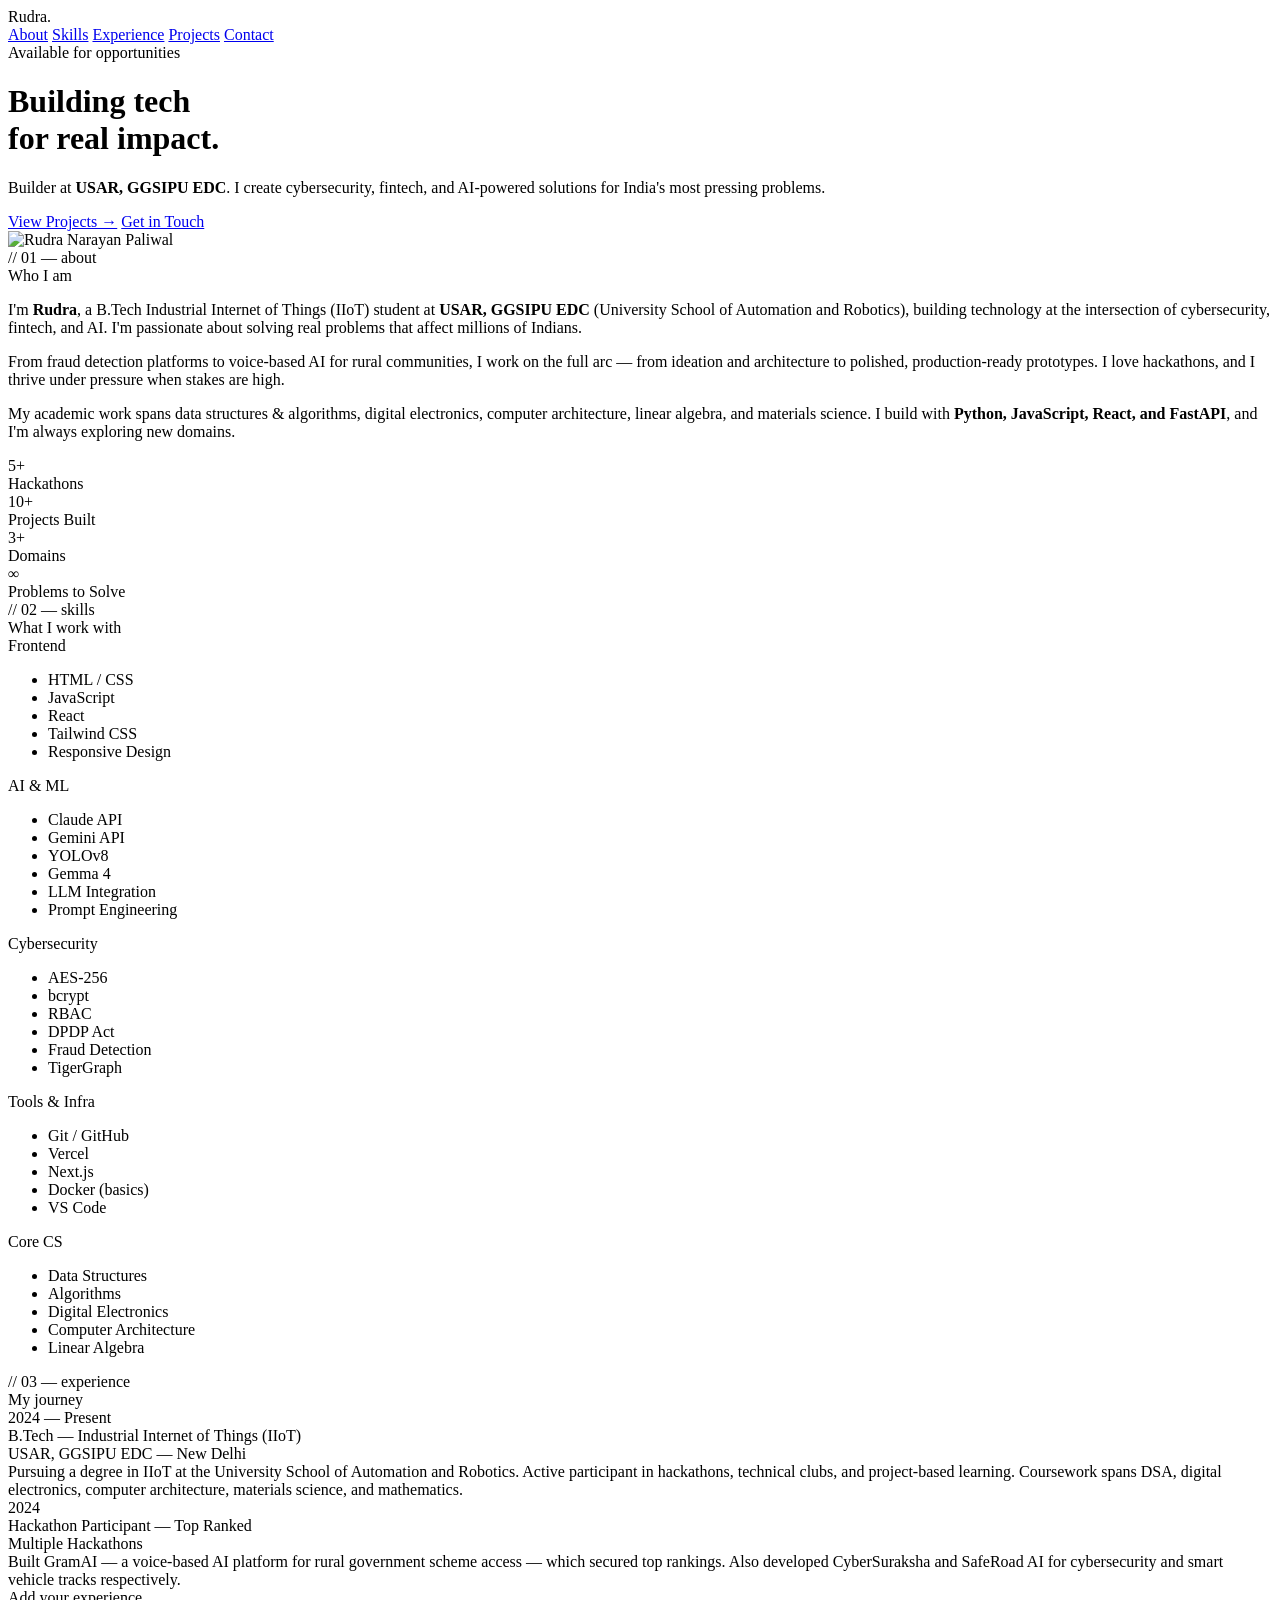
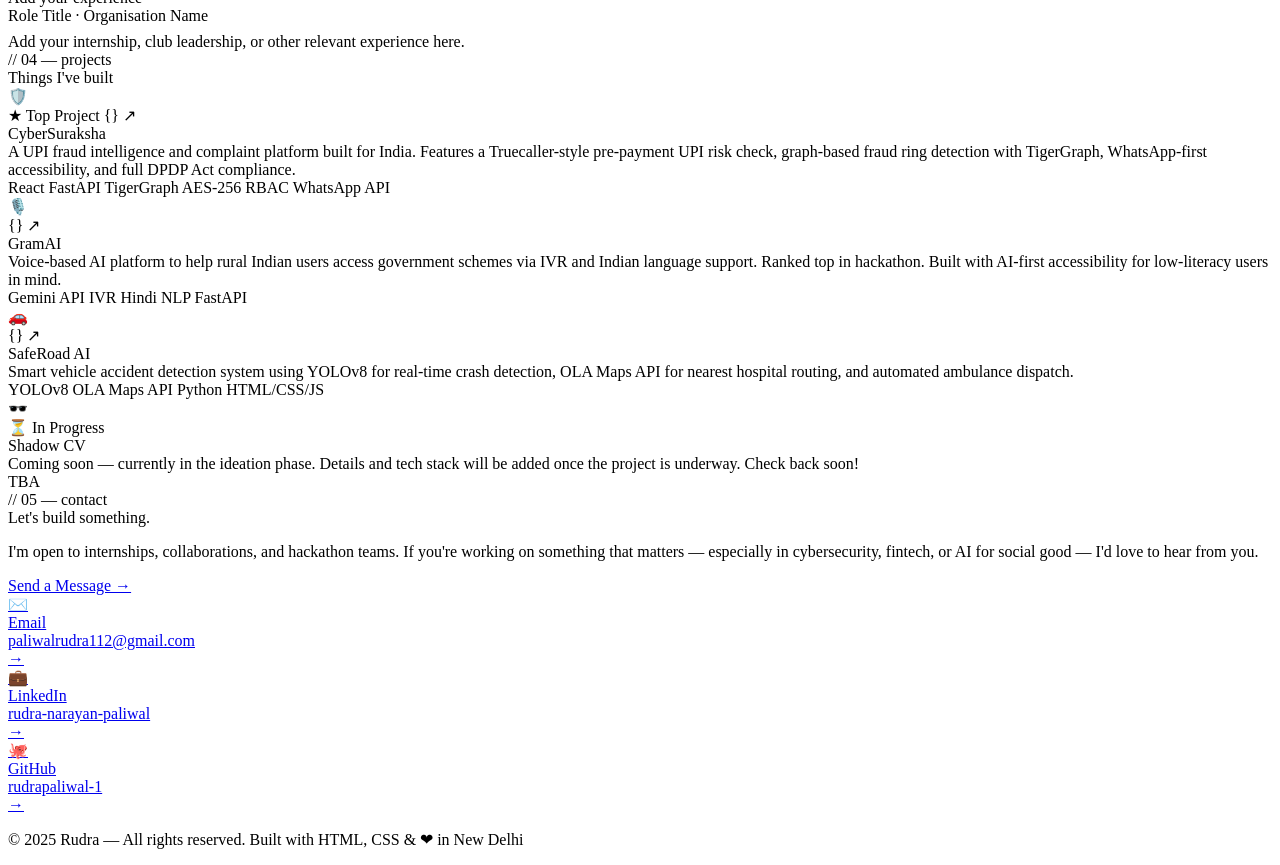
==== index.html @ d1c8b543 "Add initial HTML structure for personal website" ====
<!DOCTYPE html>
<html lang="en">
<head>
<meta charset="UTF-8">
<meta name="viewport" content="width=device-width, initial-scale=1.0">
<title>Rudra — Developer & Builder | Cybersecurity & AI Solutions</title>
<link rel="preconnect" href="https://fonts.googleapis.com">
<link rel="preconnect" href="https://fonts.gstatic.com" crossorigin>
<link href="https://fonts.googleapis.com/css2?family=Inter:wght@300;400;500;600&family=JetBrains+Mono:wght@400;500&display=swap" rel="stylesheet">
<link rel="stylesheet" href="style.css">
</head>
<body>

<nav>
  <div class="nav-logo">Rudra.</div>
  <div class="nav-links">
    <a href="#about">About</a>
    <a href="#skills">Skills</a>
    <a href="#experience">Experience</a>
    <a href="#projects">Projects</a>
    <a href="#contact">Contact</a>
  </div>
</nav>

<main>

  <!-- HERO -->
  <div class="hero">
    <div class="hero-inner">
      <div>
        <div class="hero-available">Available for opportunities</div>
        <h1>Building tech<br>for real impact.</h1>
        <p class="hero-tagline">
          Builder at <strong>USAR, GGSIPU EDC</strong>. I create cybersecurity, fintech, and AI-powered solutions for India's most pressing problems.
        </p>
        <div class="hero-btns">
          <a href="#projects" class="btn btn-solid">View Projects →</a>
          <a href="#contact" class="btn btn-outline">Get in Touch</a>
        </div>
      </div>
      <div class="hero-photo">
        <img src="photo.png" alt="Rudra Narayan Paliwal">
      </div>
    </div>
  </div>

  <!-- ABOUT -->
  <section id="about">
    <div class="section-label">// 01 — about</div>
    <div class="section-title">Who I am</div>
    <p class="about-text">I'm <strong>Rudra</strong>, a B.Tech Industrial Internet of Things (IIoT) student at <strong>USAR, GGSIPU EDC</strong> (University School of Automation and Robotics), building technology at the intersection of cybersecurity, fintech, and AI. I'm passionate about solving real problems that affect millions of Indians.</p>
    <p class="about-text">From fraud detection platforms to voice-based AI for rural communities, I work on the full arc — from ideation and architecture to polished, production-ready prototypes. I love hackathons, and I thrive under pressure when stakes are high.</p>
    <p class="about-text">My academic work spans data structures & algorithms, digital electronics, computer architecture, linear algebra, and materials science. I build with <strong>Python, JavaScript, React, and FastAPI</strong>, and I'm always exploring new domains.</p>
    <div class="stats">
      <div class="stat"><div class="stat-num">5+</div><div class="stat-label">Hackathons</div></div>
      <div class="stat"><div class="stat-num">10+</div><div class="stat-label">Projects Built</div></div>
      <div class="stat"><div class="stat-num">3+</div><div class="stat-label">Domains</div></div>
      <div class="stat"><div class="stat-num">∞</div><div class="stat-label">Problems to Solve</div></div>
    </div>
  </section>

  <!-- SKILLS -->
  <section id="skills">
    <div class="section-label">// 02 — skills</div>
    <div class="section-title">What I work with</div>
    <div class="skills-grid">
      <div class="skill-cat">
        <div class="skill-cat-name">Frontend</div>
        <ul class="skill-list">
          <li>HTML / CSS</li>
          <li>JavaScript</li>
          <li>React</li>
          <li>Tailwind CSS</li>
          <li>Responsive Design</li>
        </ul>
      </div>
      <div class="skill-cat">
        <div class="skill-cat-name">AI &amp; ML</div>
        <ul class="skill-list">
          <li>Claude API</li>
          <li>Gemini API</li>
          <li>YOLOv8</li>
          <li>Gemma 4</li>
          <li>LLM Integration</li>
          <li>Prompt Engineering</li>
        </ul>
      </div>
      <div class="skill-cat">
        <div class="skill-cat-name">Cybersecurity</div>
        <ul class="skill-list">
          <li>AES-256</li>
          <li>bcrypt</li>
          <li>RBAC</li>
          <li>DPDP Act</li>
          <li>Fraud Detection</li>
          <li>TigerGraph</li>
        </ul>
      </div>
      <div class="skill-cat">
        <div class="skill-cat-name">Tools &amp; Infra</div>
        <ul class="skill-list">
          <li>Git / GitHub</li>
          <li>Vercel</li>
          <li>Next.js</li>
          <li>Docker (basics)</li>
          <li>VS Code</li>
        </ul>
      </div>
      <div class="skill-cat">
        <div class="skill-cat-name">Core CS</div>
        <ul class="skill-list">
          <li>Data Structures</li>
          <li>Algorithms</li>
          <li>Digital Electronics</li>
          <li>Computer Architecture</li>
          <li>Linear Algebra</li>
        </ul>
      </div>
    </div>
  </section>

  <!-- EXPERIENCE -->
  <section id="experience">
    <div class="section-label">// 03 — experience</div>
    <div class="section-title">My journey</div>
    <div class="exp-list">
      <div class="exp-item">
        <div class="exp-period">2024 — Present</div>
        <div class="exp-title">B.Tech — Industrial Internet of Things (IIoT)</div>
        <div class="exp-org">USAR, GGSIPU EDC — New Delhi</div>
        <div class="exp-desc">Pursuing a degree in IIoT at the University School of Automation and Robotics. Active participant in hackathons, technical clubs, and project-based learning. Coursework spans DSA, digital electronics, computer architecture, materials science, and mathematics.</div>
      </div>
      <div class="exp-item">
        <div class="exp-period">2024</div>
        <div class="exp-title">Hackathon Participant — Top Ranked</div>
        <div class="exp-org">Multiple Hackathons</div>
        <div class="exp-desc">Built GramAI — a voice-based AI platform for rural government scheme access — which secured top rankings. Also developed CyberSuraksha and SafeRoad AI for cybersecurity and smart vehicle tracks respectively.</div>
      </div>
      <div class="exp-add">
        <div class="exp-add-title">Add your experience</div>
        <div class="exp-add-sub" style="margin-bottom:0.5rem;">Role Title · Organisation Name</div>
        <div class="exp-add-sub">Add your internship, club leadership, or other relevant experience here.</div>
      </div>
    </div>
  </section>

  <!-- PROJECTS -->
  <section id="projects">
    <div class="section-label">// 04 — projects</div>
    <div class="section-title">Things I've built</div>
    <div class="projects-grid">
      <div class="project-card">
        <div class="project-top">
          <div class="project-icon">🛡️</div>
          <div class="project-badges">
            <span class="badge badge-top">★ Top Project</span>
            <span class="badge badge-code">{}</span>
            <span class="badge badge-code">↗</span>
          </div>
        </div>
        <div class="project-name">CyberSuraksha</div>
        <div class="project-desc">A UPI fraud intelligence and complaint platform built for India. Features a Truecaller-style pre-payment UPI risk check, graph-based fraud ring detection with TigerGraph, WhatsApp-first accessibility, and full DPDP Act compliance.</div>
        <div class="project-tags">
          <span class="project-tag">React</span>
          <span class="project-tag">FastAPI</span>
          <span class="project-tag">TigerGraph</span>
          <span class="project-tag">AES-256</span>
          <span class="project-tag">RBAC</span>
          <span class="project-tag">WhatsApp API</span>
        </div>
      </div>
      <div class="project-card">
        <div class="project-top">
          <div class="project-icon">🎙️</div>
          <div class="project-badges">
            <span class="badge badge-code">{}</span>
            <span class="badge badge-code">↗</span>
          </div>
        </div>
        <div class="project-name">GramAI</div>
        <div class="project-desc">Voice-based AI platform to help rural Indian users access government schemes via IVR and Indian language support. Ranked top in hackathon. Built with AI-first accessibility for low-literacy users in mind.</div>
        <div class="project-tags">
          <span class="project-tag">Gemini API</span>
          <span class="project-tag">IVR</span>
          <span class="project-tag">Hindi NLP</span>
          <span class="project-tag">FastAPI</span>
        </div>
      </div>
      <div class="project-card">
        <div class="project-top">
          <div class="project-icon">🚗</div>
          <div class="project-badges">
            <span class="badge badge-code">{}</span>
            <span class="badge badge-code">↗</span>
          </div>
        </div>
        <div class="project-name">SafeRoad AI</div>
        <div class="project-desc">Smart vehicle accident detection system using YOLOv8 for real-time crash detection, OLA Maps API for nearest hospital routing, and automated ambulance dispatch.</div>
        <div class="project-tags">
          <span class="project-tag">YOLOv8</span>
          <span class="project-tag">OLA Maps API</span>
          <span class="project-tag">Python</span>
          <span class="project-tag">HTML/CSS/JS</span>
        </div>
      </div>
      <div class="project-card">
        <div class="project-top">
          <div class="project-icon">🕶️</div>
          <div class="project-badges">
            <span class="badge badge-wip">⏳ In Progress</span>
          </div>
        </div>
        <div class="project-name">Shadow CV</div>
        <div class="project-desc">Coming soon — currently in the ideation phase. Details and tech stack will be added once the project is underway. Check back soon!</div>
        <div class="project-tags">
          <span class="project-tag">TBA</span>
        </div>
      </div>
    </div>
  </section>

  <!-- CONTACT -->
  <section id="contact">
    <div class="section-label">// 05 — contact</div>
    <div class="section-title">Let's build something.</div>
    <p class="contact-intro">I'm open to internships, collaborations, and hackathon teams. If you're working on something that matters — especially in cybersecurity, fintech, or AI for social good — I'd love to hear from you.</p>
    <a href="mailto:paliwalrudra112@gmail.com" class="btn btn-solid contact-btn">Send a Message →</a>
    <div class="contact-links">
      <a href="mailto:paliwalrudra112@gmail.com" class="contact-link">
        <div class="contact-link-left">
          <span class="contact-link-icon">✉️</span>
          <div>
            <div class="contact-link-label">Email</div>
            <div class="contact-link-value">paliwalrudra112@gmail.com</div>
          </div>
        </div>
        <span class="contact-arrow">→</span>
      </a>
      <a href="https://www.linkedin.com/in/rudra-narayan-paliwal" target="_blank" class="contact-link">
        <div class="contact-link-left">
          <span class="contact-link-icon">💼</span>
          <div>
            <div class="contact-link-label">LinkedIn</div>
            <div class="contact-link-value">rudra-narayan-paliwal</div>
          </div>
        </div>
        <span class="contact-arrow">→</span>
      </a>
      <a href="https://github.com/rudrapaliwal-1" target="_blank" class="contact-link">
        <div class="contact-link-left">
          <span class="contact-link-icon">🐙</span>
          <div>
            <div class="contact-link-label">GitHub</div>
            <div class="contact-link-value">rudrapaliwal-1</div>
          </div>
        </div>
        <span class="contact-arrow">→</span>
      </a>
    </div>
  </section>

  <footer>
    <p>© 2025 Rudra — All rights reserved. Built with HTML, CSS & ❤ in New Delhi</p>
  </footer>

</main>
<script src="script.js"></script>
</body>
</html>
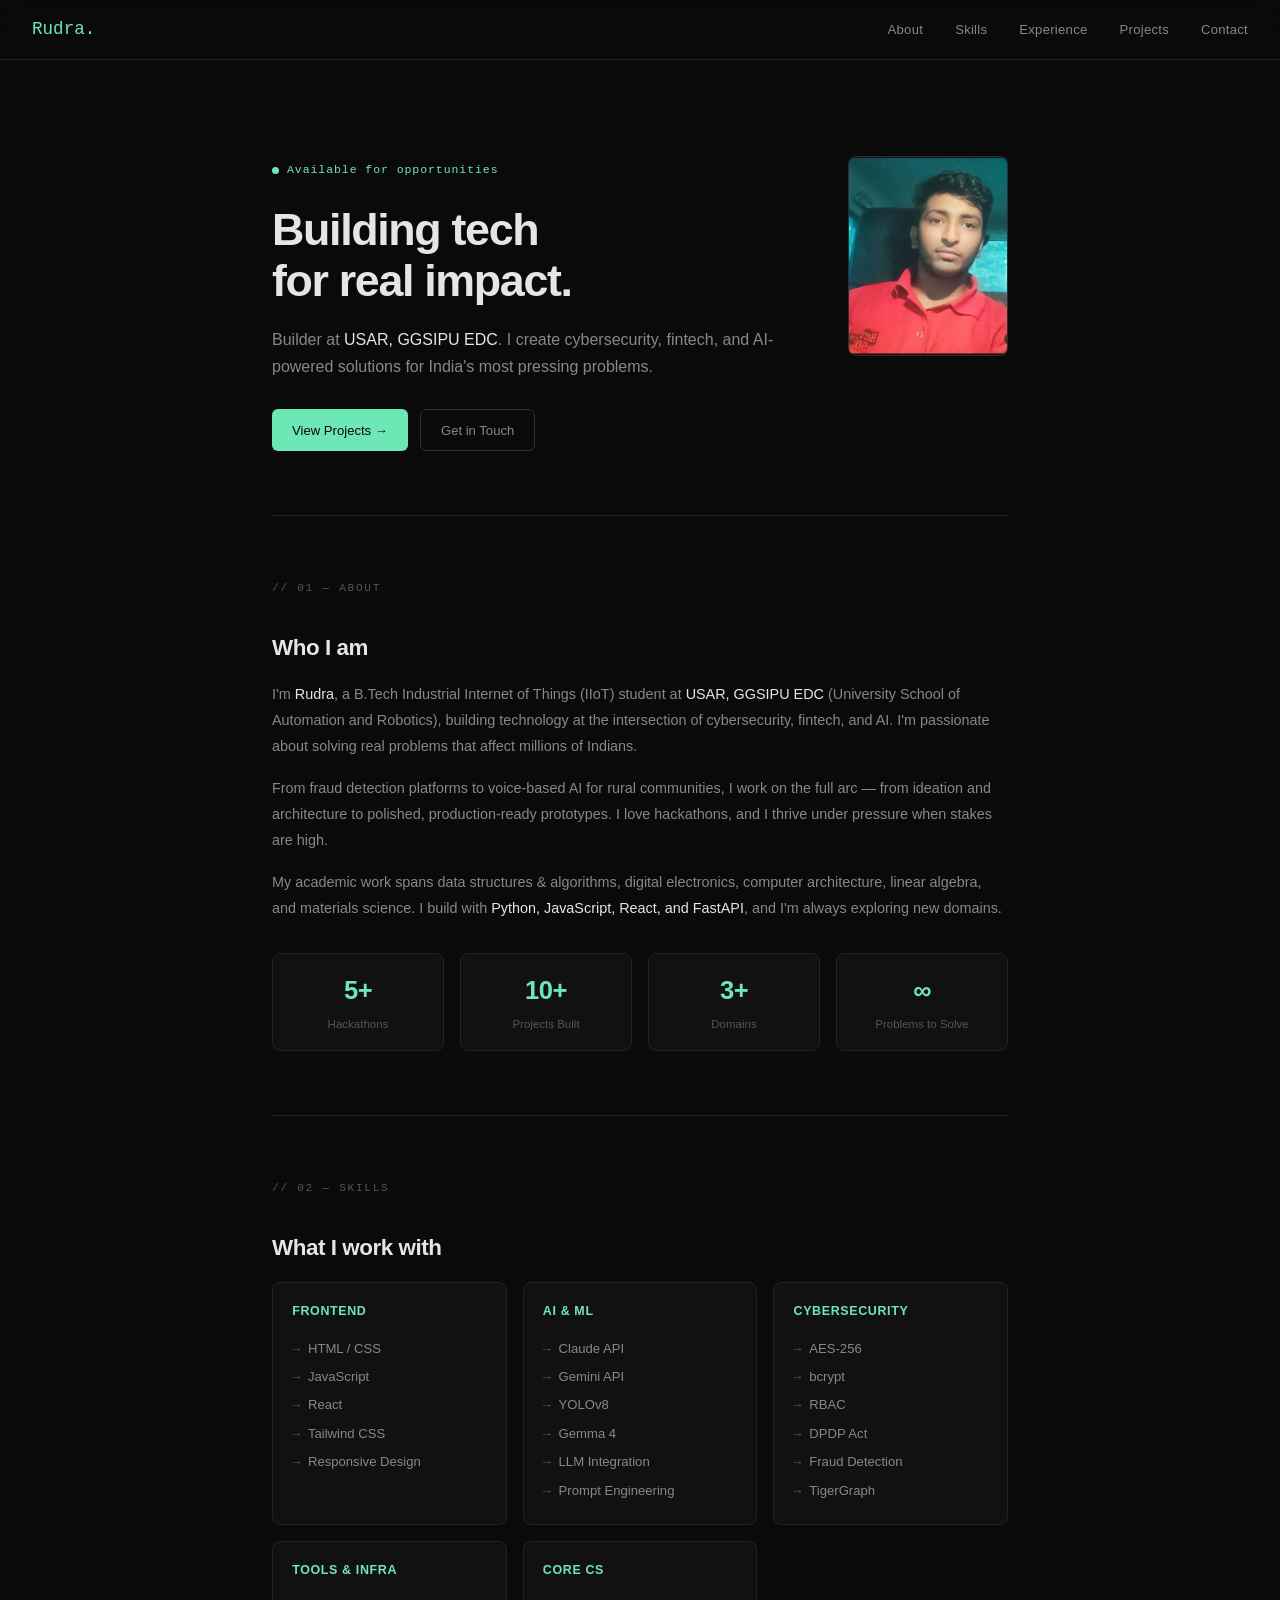
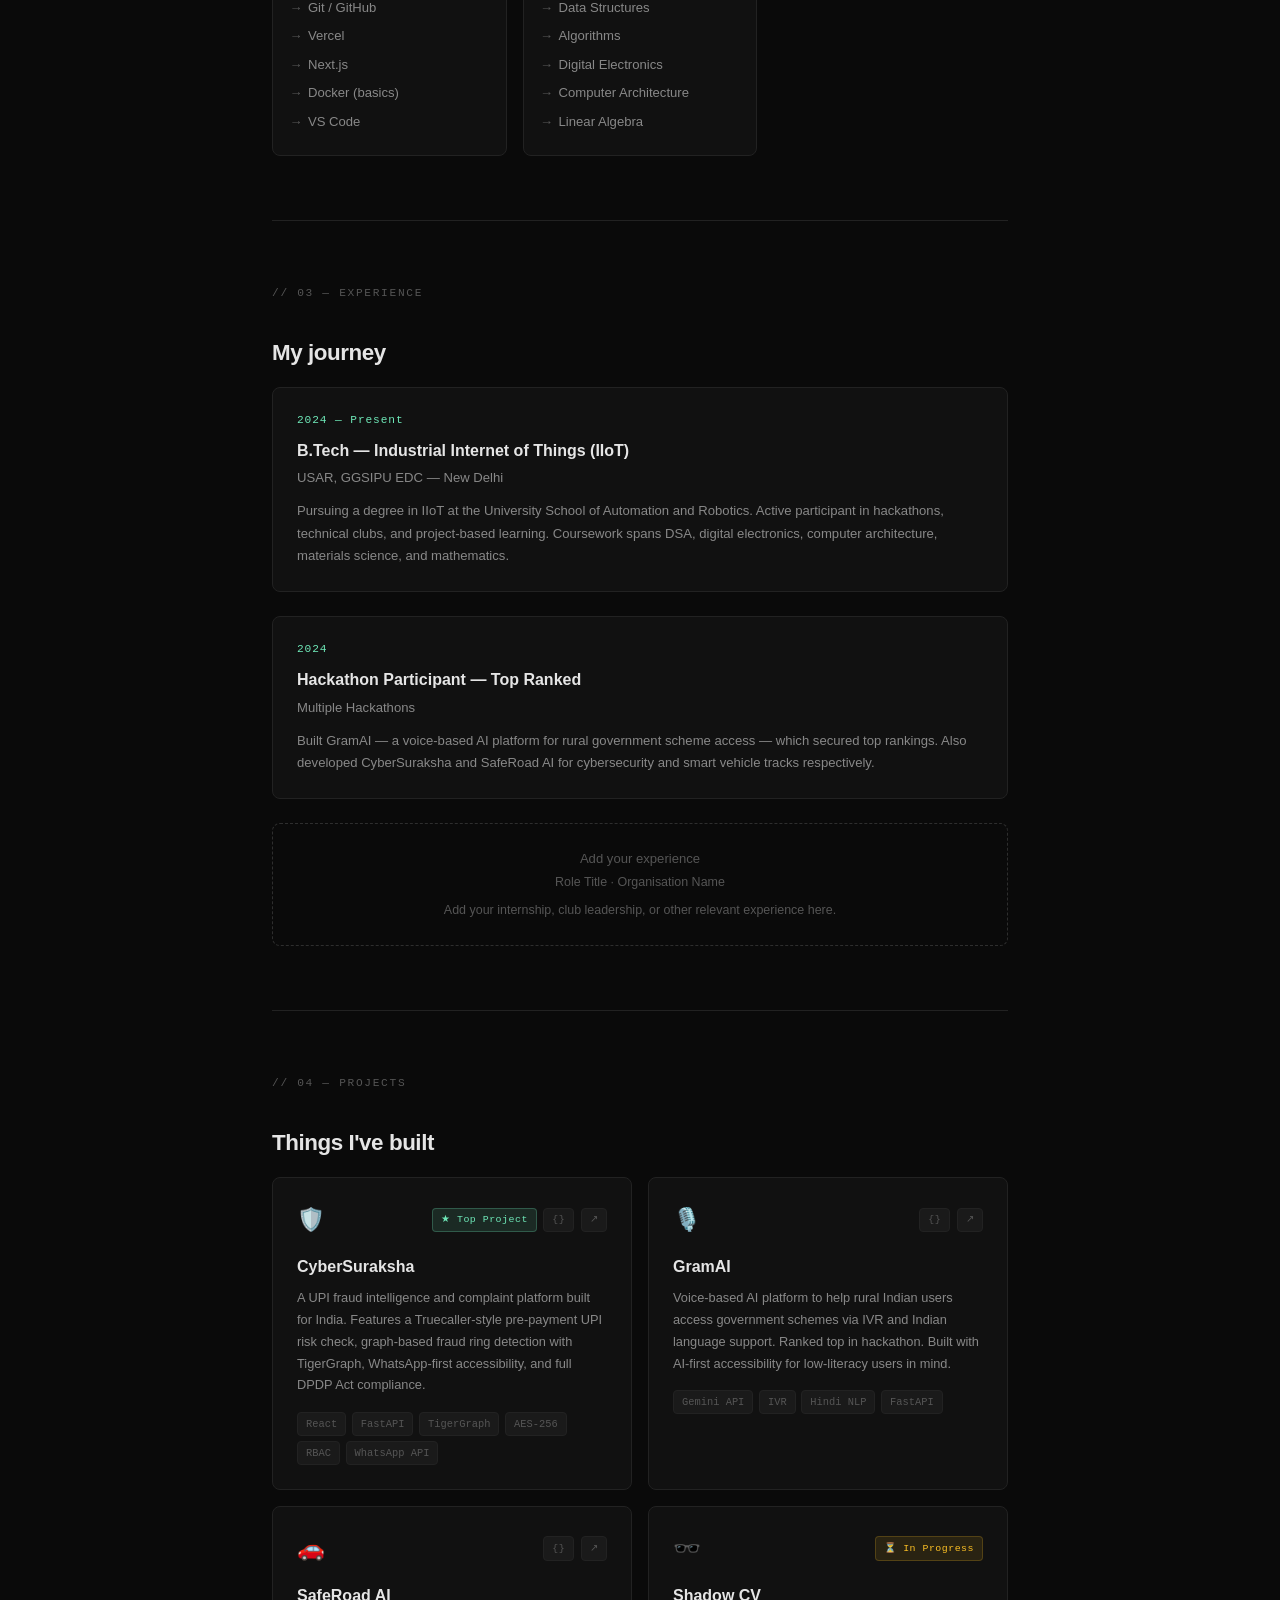
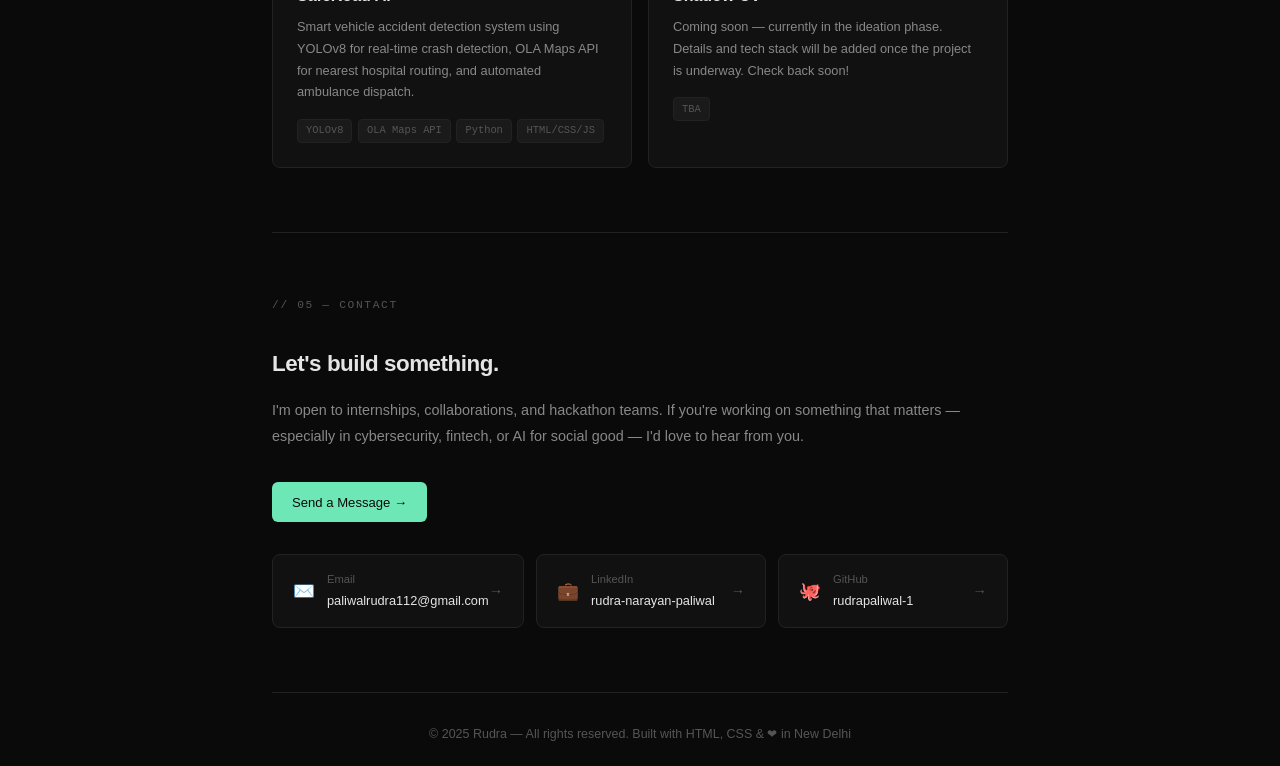
==== commit 1b3c0d21: "Update print statement from 'Hello' to 'Goodbye'" ====
--- a/index.html
+++ b/index.html
@@ -10,7 +10,7 @@
 <link rel="stylesheet" href="style.css">
 </head>
 <body>
-
+ 
 <nav>
   <div class="nav-logo">Rudra.</div>
   <div class="nav-links">
@@ -21,9 +21,9 @@
     <a href="#contact">Contact</a>
   </div>
 </nav>
-
+ 
 <main>
-
+ 
   <!-- HERO -->
   <div class="hero">
     <div class="hero-inner">
@@ -39,11 +39,11 @@
         </div>
       </div>
       <div class="hero-photo">
-        <img src="photo.png" alt="Rudra Narayan Paliwal">
+        <img src="[data-uri]" alt="Rudra Narayan Paliwal">
       </div>
     </div>
   </div>
-
+ 
   <!-- ABOUT -->
   <section id="about">
     <div class="section-label">// 01 — about</div>
@@ -58,7 +58,7 @@
       <div class="stat"><div class="stat-num">∞</div><div class="stat-label">Problems to Solve</div></div>
     </div>
   </section>
-
+ 
   <!-- SKILLS -->
   <section id="skills">
     <div class="section-label">// 02 — skills</div>
@@ -118,7 +118,7 @@
       </div>
     </div>
   </section>
-
+ 
   <!-- EXPERIENCE -->
   <section id="experience">
     <div class="section-label">// 03 — experience</div>
@@ -143,7 +143,7 @@
       </div>
     </div>
   </section>
-
+ 
   <!-- PROJECTS -->
   <section id="projects">
     <div class="section-label">// 04 — projects</div>
@@ -218,7 +218,7 @@
       </div>
     </div>
   </section>
-
+ 
   <!-- CONTACT -->
   <section id="contact">
     <div class="section-label">// 05 — contact</div>
@@ -258,11 +258,11 @@
       </a>
     </div>
   </section>
-
+ 
   <footer>
     <p>© 2025 Rudra — All rights reserved. Built with HTML, CSS & ❤ in New Delhi</p>
   </footer>
-
+ 
 </main>
 <script src="script.js"></script>
 </body>
--- a/style.css
+++ b/style.css
@@ -0,0 +1,164 @@
+*, *::before, *::after { box-sizing: border-box; margin: 0; padding: 0; }
+  :root {
+    --bg: #0a0a0a;
+    --bg2: #111111;
+    --bg3: #1a1a1a;
+    --border: #222222;
+    --border2: #2e2e2e;
+    --text: #e5e5e5;
+    --text2: #888888;
+    --text3: #555555;
+    --accent: #6ee7b7;
+    --accent2: #34d399;
+  }
+  html { scroll-behavior: smooth; }
+  body {
+    font-family: 'Inter', sans-serif;
+    background: var(--bg);
+    color: var(--text);
+    line-height: 1.6;
+  }
+  a { color: inherit; text-decoration: none; }
+
+  /* NAV */
+  nav {
+    position: fixed; top: 0; left: 0; right: 0; z-index: 100;
+    background: rgba(10,10,10,0.9);
+    backdrop-filter: blur(12px);
+    border-bottom: 1px solid var(--border);
+    padding: 0 2rem;
+    height: 60px;
+    display: flex; align-items: center; justify-content: space-between;
+  }
+  .nav-logo { font-family: 'JetBrains Mono', monospace; font-size: 1.1rem; font-weight: 500; color: var(--accent); }
+  .nav-links { display: flex; gap: 2rem; }
+  .nav-links a { font-size: 0.82rem; color: var(--text2); transition: color 0.2s; letter-spacing: 0.02em; }
+  .nav-links a:hover { color: var(--text); }
+
+  /* MAIN */
+  main { padding-top: 60px; max-width: 800px; margin: 0 auto; padding-left: 2rem; padding-right: 2rem; }
+
+  /* HERO */
+  .hero { padding: 6rem 0 4rem; }
+  .hero-inner { display: grid; grid-template-columns: 1fr 160px; gap: 3rem; align-items: start; }
+  .hero-available {
+    display: inline-flex; align-items: center; gap: 0.5rem;
+    font-family: 'JetBrains Mono', monospace; font-size: 0.72rem;
+    color: var(--accent); margin-bottom: 1.5rem;
+    letter-spacing: 0.08em;
+  }
+  .hero-available::before {
+    content: ''; width: 7px; height: 7px; border-radius: 50%;
+    background: var(--accent); animation: blink 2s infinite;
+  }
+  @keyframes blink { 0%,100%{opacity:1} 50%{opacity:0.3} }
+  .hero h1 {
+    font-size: 2.8rem; font-weight: 600; line-height: 1.15;
+    letter-spacing: -0.03em; margin-bottom: 1.2rem;
+  }
+  .hero-tagline {
+    font-size: 1rem; color: var(--text2); margin-bottom: 1.8rem; line-height: 1.7;
+  }
+  .hero-tagline strong { color: var(--text); font-weight: 500; }
+  .hero-btns { display: flex; gap: 0.75rem; flex-wrap: wrap; }
+  .btn {
+    display: inline-flex; align-items: center; gap: 0.4rem;
+    padding: 0.6rem 1.25rem; border-radius: 6px;
+    font-size: 0.82rem; font-weight: 500; transition: all 0.2s; cursor: pointer;
+  }
+  .btn-solid { background: var(--accent); color: #0a0a0a; }
+  .btn-solid:hover { background: var(--accent2); }
+  .btn-outline { background: transparent; color: var(--text2); border: 1px solid var(--border2); }
+  .btn-outline:hover { border-color: #444; color: var(--text); }
+
+  /* PHOTO */
+  .hero-photo {
+    width: 160px; height: 200px;
+    border-radius: 8px; overflow: hidden;
+    border: 1px solid var(--border2);
+    flex-shrink: 0;
+  }
+  .hero-photo img { width: 100%; height: 100%; object-fit: cover; object-position: center top; display: block; }
+
+  /* SECTIONS */
+  section { padding: 4rem 0; border-top: 1px solid var(--border); }
+  .section-label {
+    font-family: 'JetBrains Mono', monospace; font-size: 0.7rem;
+    color: var(--text3); letter-spacing: 0.15em; text-transform: uppercase;
+    margin-bottom: 2rem;
+  }
+  .section-title { font-size: 1.4rem; font-weight: 600; letter-spacing: -0.02em; margin-bottom: 1rem; }
+
+  /* ABOUT */
+  .about-text { font-size: 0.9rem; color: var(--text2); line-height: 1.8; margin-bottom: 1rem; }
+  .about-text strong { color: var(--text); font-weight: 500; }
+  .stats { display: grid; grid-template-columns: repeat(4, 1fr); gap: 1rem; margin-top: 2rem; }
+  .stat { text-align: center; padding: 1rem; background: var(--bg2); border: 1px solid var(--border); border-radius: 8px; }
+  .stat-num { font-size: 1.6rem; font-weight: 600; color: var(--accent); letter-spacing: -0.02em; }
+  .stat-label { font-size: 0.72rem; color: var(--text3); margin-top: 0.25rem; }
+
+  /* SKILLS */
+  .skills-grid { display: grid; grid-template-columns: repeat(auto-fit, minmax(180px, 1fr)); gap: 1rem; }
+  .skill-cat { background: var(--bg2); border: 1px solid var(--border); border-radius: 8px; padding: 1.2rem; }
+  .skill-cat-name { font-size: 0.78rem; font-weight: 600; color: var(--accent); letter-spacing: 0.05em; text-transform: uppercase; margin-bottom: 0.8rem; }
+  .skill-list { list-style: none; }
+  .skill-list li { font-size: 0.82rem; color: var(--text2); padding: 0.2rem 0; }
+  .skill-list li::before { content: '→ '; color: var(--text3); font-family: 'JetBrains Mono', monospace; }
+
+  /* EXPERIENCE */
+  .exp-list { display: flex; flex-direction: column; gap: 1.5rem; }
+  .exp-item { padding: 1.5rem; background: var(--bg2); border: 1px solid var(--border); border-radius: 8px; }
+  .exp-period { font-family: 'JetBrains Mono', monospace; font-size: 0.7rem; color: var(--accent); letter-spacing: 0.08em; margin-bottom: 0.5rem; }
+  .exp-title { font-size: 1rem; font-weight: 600; margin-bottom: 0.25rem; }
+  .exp-org { font-size: 0.82rem; color: var(--text2); margin-bottom: 0.75rem; }
+  .exp-desc { font-size: 0.82rem; color: var(--text2); line-height: 1.7; }
+  .exp-add { border: 1px dashed var(--border2); border-radius: 8px; padding: 1.5rem; text-align: center; }
+  .exp-add-title { font-size: 0.82rem; color: var(--text3); margin-bottom: 0.25rem; }
+  .exp-add-sub { font-size: 0.78rem; color: var(--text3); }
+
+  /* PROJECTS */
+  .projects-grid { display: grid; grid-template-columns: 1fr 1fr; gap: 1rem; }
+  .project-card { background: var(--bg2); border: 1px solid var(--border); border-radius: 8px; padding: 1.5rem; position: relative; transition: border-color 0.2s; }
+  .project-card:hover { border-color: var(--border2); }
+  .project-top { display: flex; align-items: center; justify-content: space-between; margin-bottom: 1rem; }
+  .project-icon { font-size: 1.4rem; }
+  .project-badges { display: flex; gap: 0.4rem; align-items: center; }
+  .badge { font-family: 'JetBrains Mono', monospace; font-size: 0.62rem; padding: 0.2rem 0.5rem; border-radius: 4px; letter-spacing: 0.05em; }
+  .badge-top { background: rgba(110,231,183,0.12); color: var(--accent); border: 1px solid rgba(110,231,183,0.25); }
+  .badge-wip { background: rgba(251,191,36,0.1); color: #fbbf24; border: 1px solid rgba(251,191,36,0.2); }
+  .badge-code { background: var(--bg3); color: var(--text3); border: 1px solid var(--border); cursor: pointer; }
+  .badge-code:hover { color: var(--text2); }
+  .project-name { font-size: 1rem; font-weight: 600; margin-bottom: 0.5rem; }
+  .project-desc { font-size: 0.8rem; color: var(--text2); line-height: 1.7; margin-bottom: 1rem; }
+  .project-tags { display: flex; flex-wrap: wrap; gap: 0.35rem; }
+  .project-tag { font-family: 'JetBrains Mono', monospace; font-size: 0.65rem; padding: 0.15rem 0.5rem; background: var(--bg3); border: 1px solid var(--border); border-radius: 4px; color: var(--text3); }
+
+  /* CONTACT */
+  .contact-intro { font-size: 0.9rem; color: var(--text2); line-height: 1.8; margin-bottom: 2rem; }
+  .contact-btn { display: inline-flex; align-items: center; gap: 0.5rem; margin-bottom: 2rem; }
+  .contact-links { display: grid; grid-template-columns: repeat(3, 1fr); gap: 0.75rem; }
+  .contact-link {
+    display: flex; align-items: center; justify-content: space-between;
+    padding: 1rem 1.25rem; background: var(--bg2);
+    border: 1px solid var(--border); border-radius: 8px;
+    transition: border-color 0.2s; cursor: pointer;
+  }
+  .contact-link:hover { border-color: var(--border2); }
+  .contact-link-left { display: flex; align-items: center; gap: 0.75rem; }
+  .contact-link-icon { font-size: 1.1rem; }
+  .contact-link-label { font-size: 0.7rem; color: var(--text3); margin-bottom: 0.1rem; }
+  .contact-link-value { font-size: 0.8rem; color: var(--text); font-weight: 500; }
+  .contact-arrow { color: var(--text3); font-size: 0.9rem; }
+
+  /* FOOTER */
+  footer { border-top: 1px solid var(--border); padding: 2rem 0; text-align: center; }
+  footer p { font-size: 0.78rem; color: var(--text3); }
+
+  @media (max-width: 620px) {
+    .hero-inner { grid-template-columns: 1fr; }
+    .hero-photo { width: 120px; height: 150px; }
+    .stats { grid-template-columns: repeat(2, 1fr); }
+    .projects-grid { grid-template-columns: 1fr; }
+    .contact-links { grid-template-columns: 1fr; }
+    nav .nav-links { display: none; }
+  }
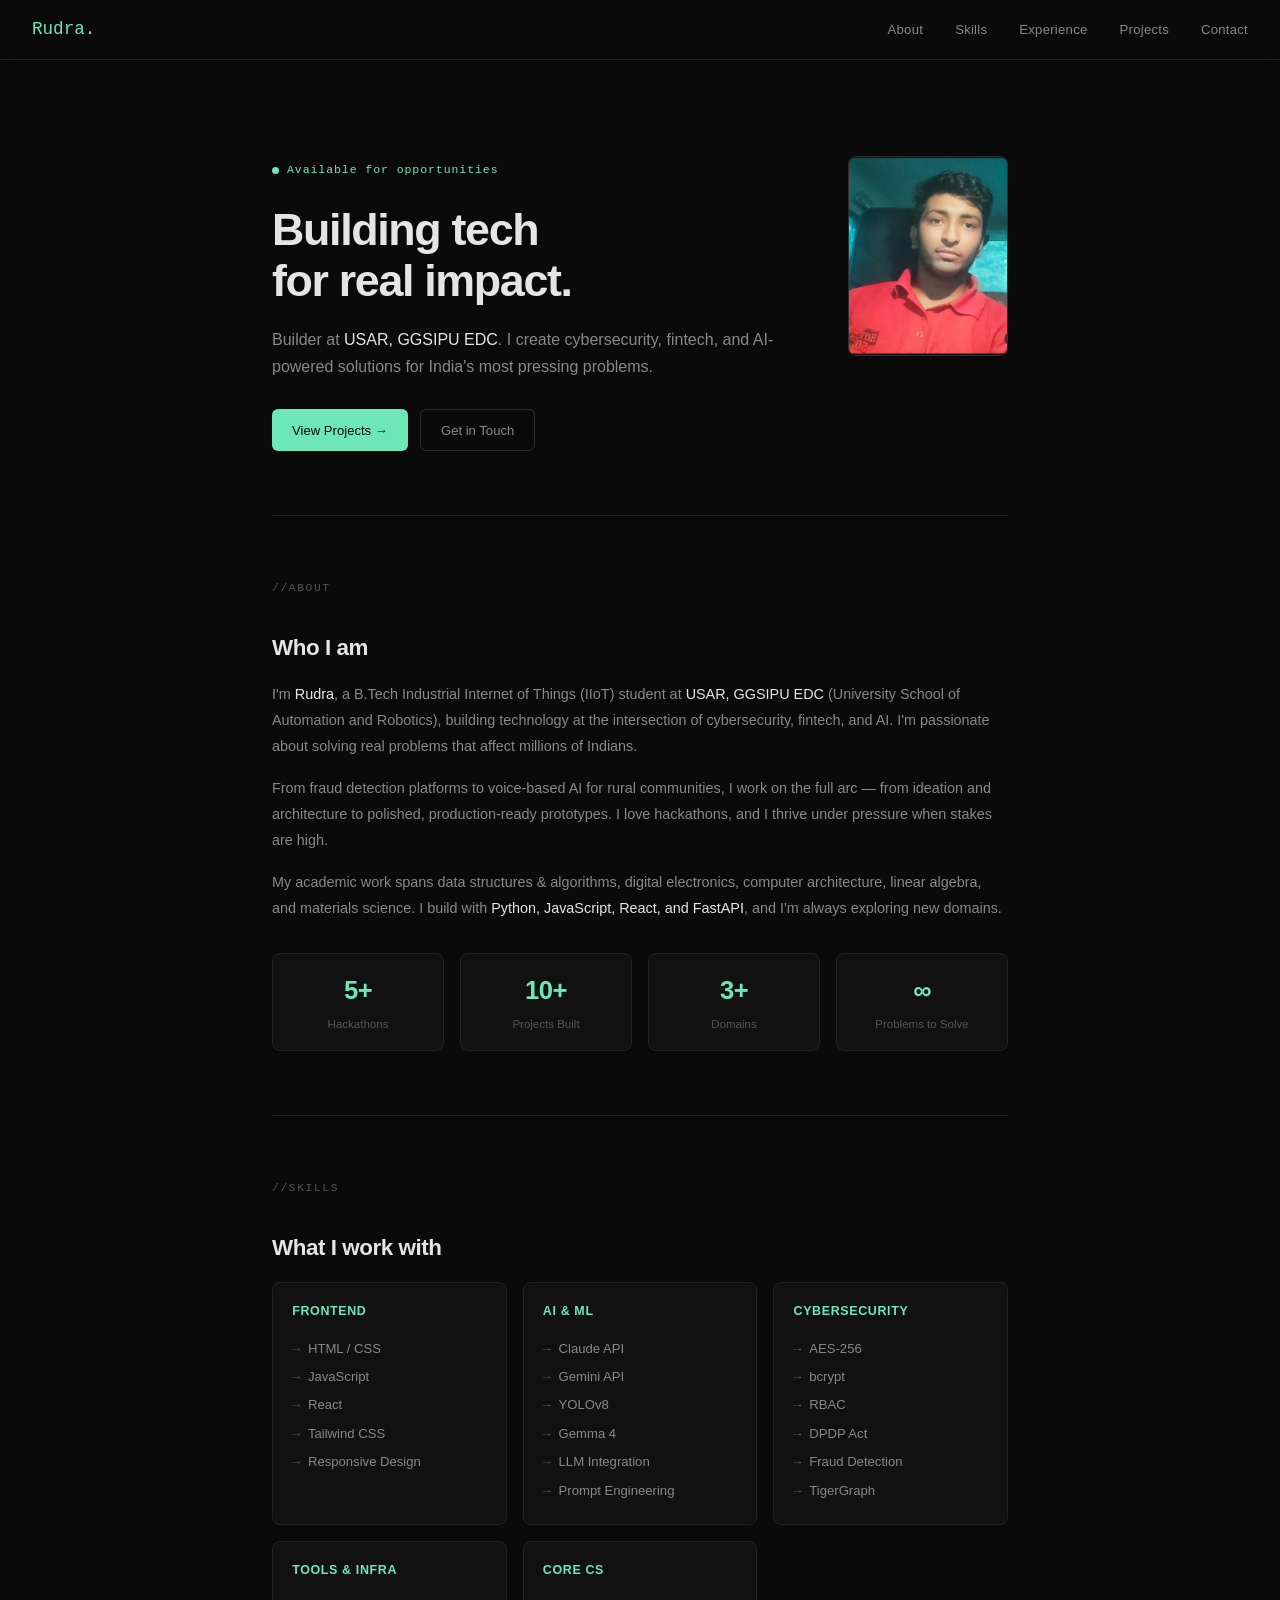
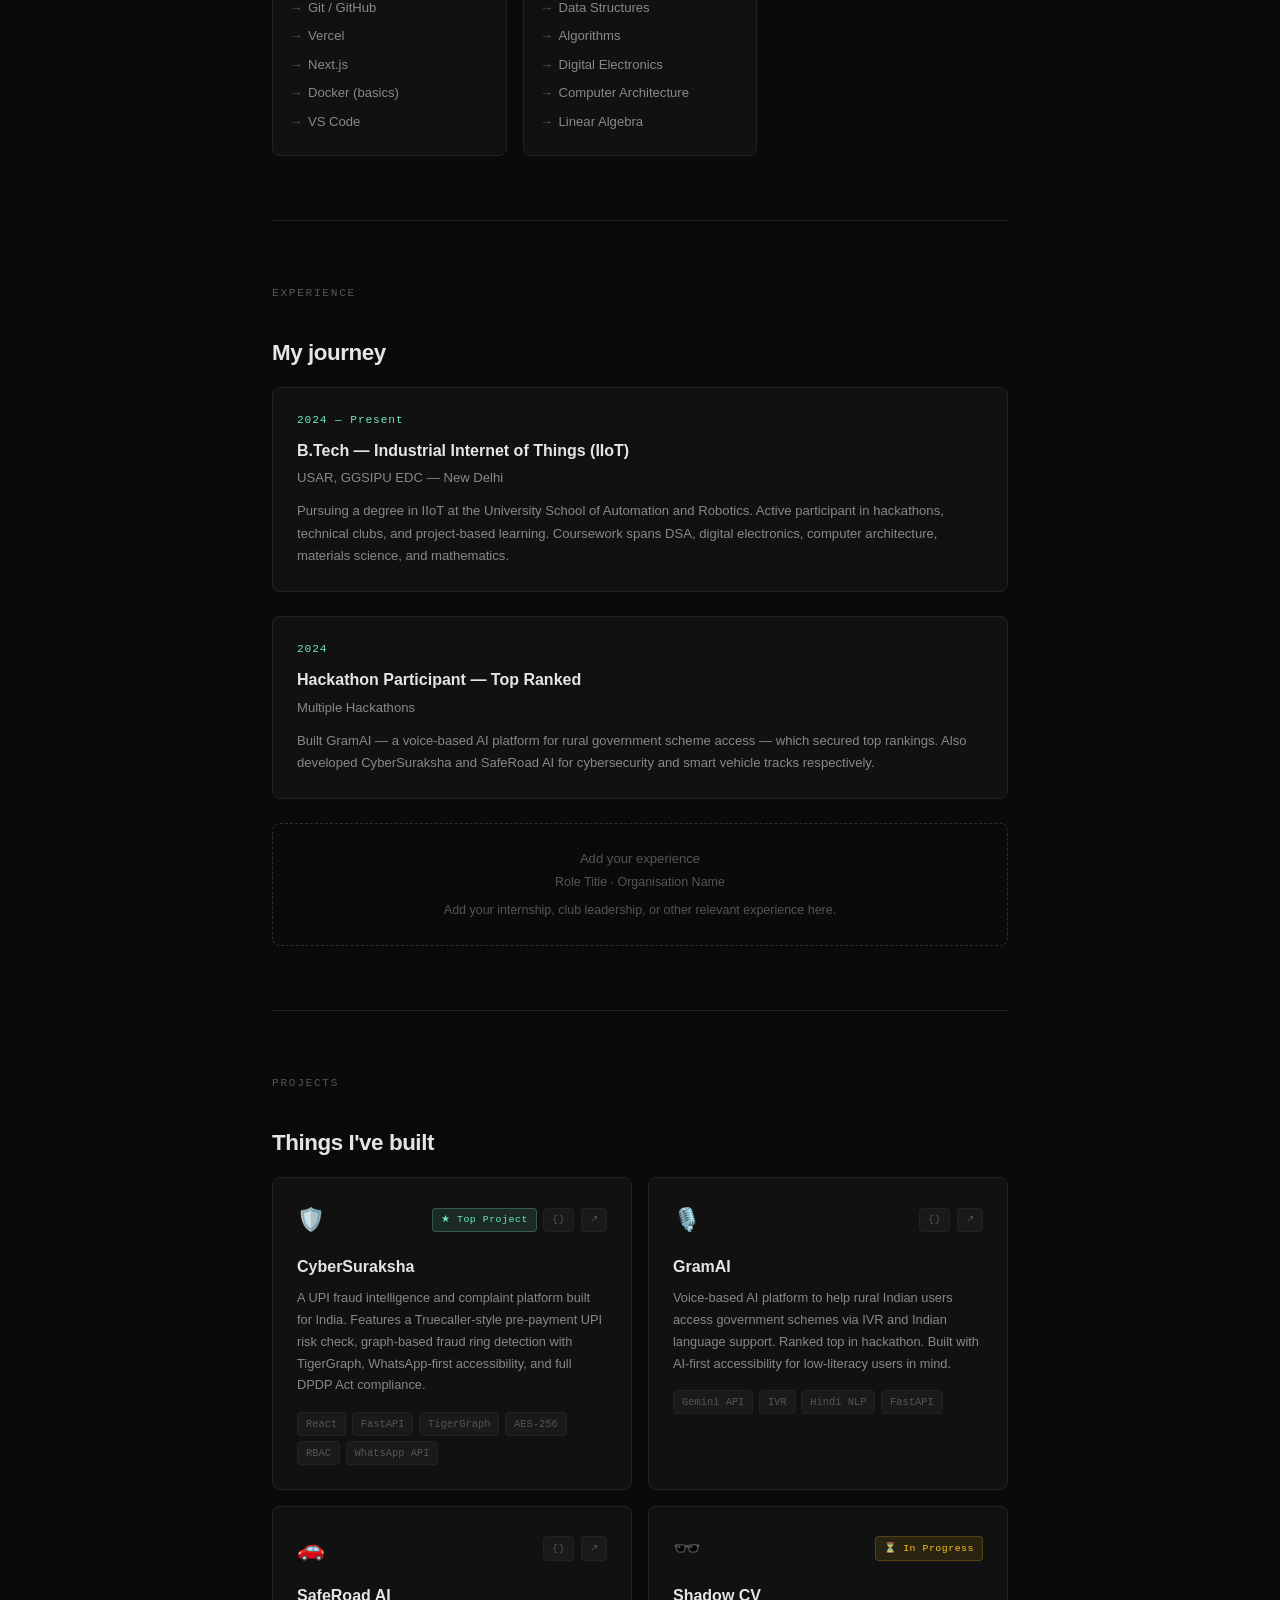
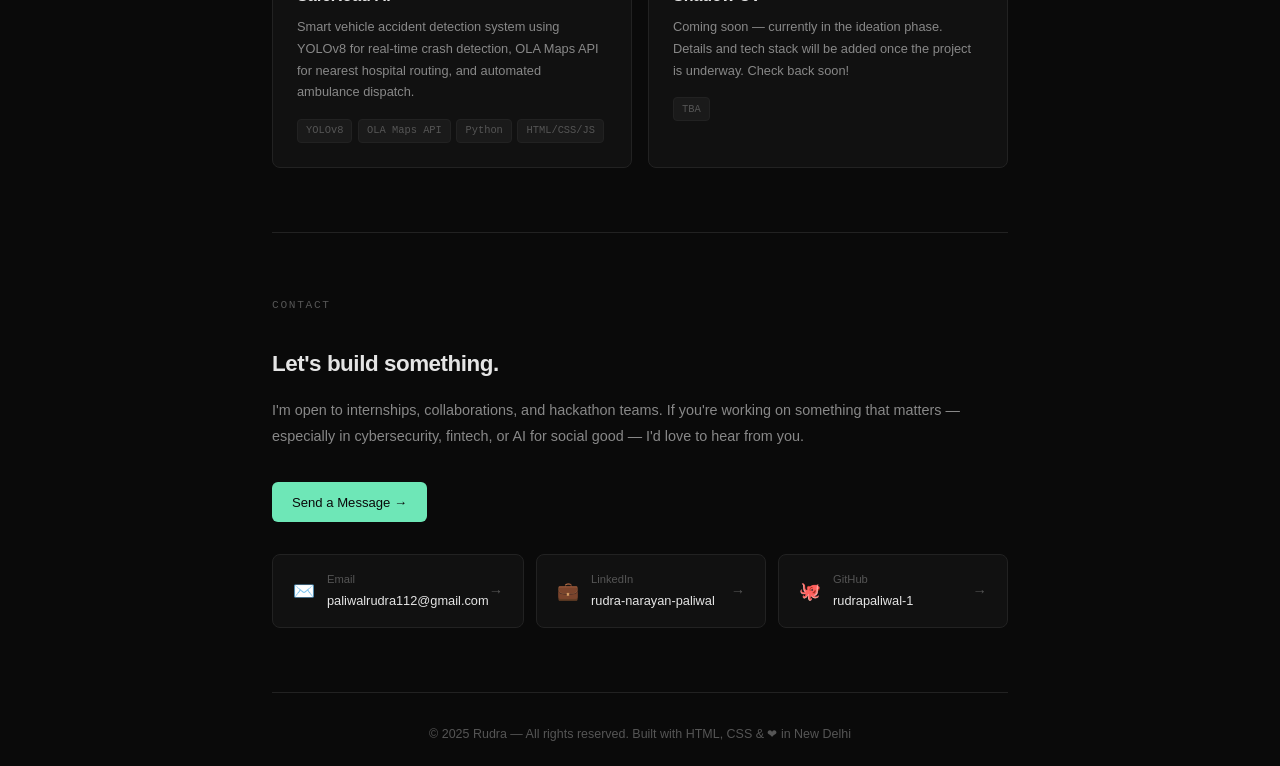
==== commit dc52a849: "Update section labels to uppercase format" ====
--- a/index.html
+++ b/index.html
@@ -46,7 +46,7 @@
  
   <!-- ABOUT -->
   <section id="about">
-    <div class="section-label">// 01 — about</div>
+    <div class="section-label">//ABOUT</div>
     <div class="section-title">Who I am</div>
     <p class="about-text">I'm <strong>Rudra</strong>, a B.Tech Industrial Internet of Things (IIoT) student at <strong>USAR, GGSIPU EDC</strong> (University School of Automation and Robotics), building technology at the intersection of cybersecurity, fintech, and AI. I'm passionate about solving real problems that affect millions of Indians.</p>
     <p class="about-text">From fraud detection platforms to voice-based AI for rural communities, I work on the full arc — from ideation and architecture to polished, production-ready prototypes. I love hackathons, and I thrive under pressure when stakes are high.</p>
@@ -61,7 +61,7 @@
  
   <!-- SKILLS -->
   <section id="skills">
-    <div class="section-label">// 02 — skills</div>
+    <div class="section-label">//SKILLS</div>
     <div class="section-title">What I work with</div>
     <div class="skills-grid">
       <div class="skill-cat">
@@ -121,7 +121,7 @@
  
   <!-- EXPERIENCE -->
   <section id="experience">
-    <div class="section-label">// 03 — experience</div>
+    <div class="section-label">EXPERIENCE</div>
     <div class="section-title">My journey</div>
     <div class="exp-list">
       <div class="exp-item">
@@ -146,7 +146,7 @@
  
   <!-- PROJECTS -->
   <section id="projects">
-    <div class="section-label">// 04 — projects</div>
+    <div class="section-label">PROJECTS</div>
     <div class="section-title">Things I've built</div>
     <div class="projects-grid">
       <div class="project-card">
@@ -221,7 +221,7 @@
  
   <!-- CONTACT -->
   <section id="contact">
-    <div class="section-label">// 05 — contact</div>
+    <div class="section-label">CONTACT</div>
     <div class="section-title">Let's build something.</div>
     <p class="contact-intro">I'm open to internships, collaborations, and hackathon teams. If you're working on something that matters — especially in cybersecurity, fintech, or AI for social good — I'd love to hear from you.</p>
     <a href="mailto:paliwalrudra112@gmail.com" class="btn btn-solid contact-btn">Send a Message →</a>
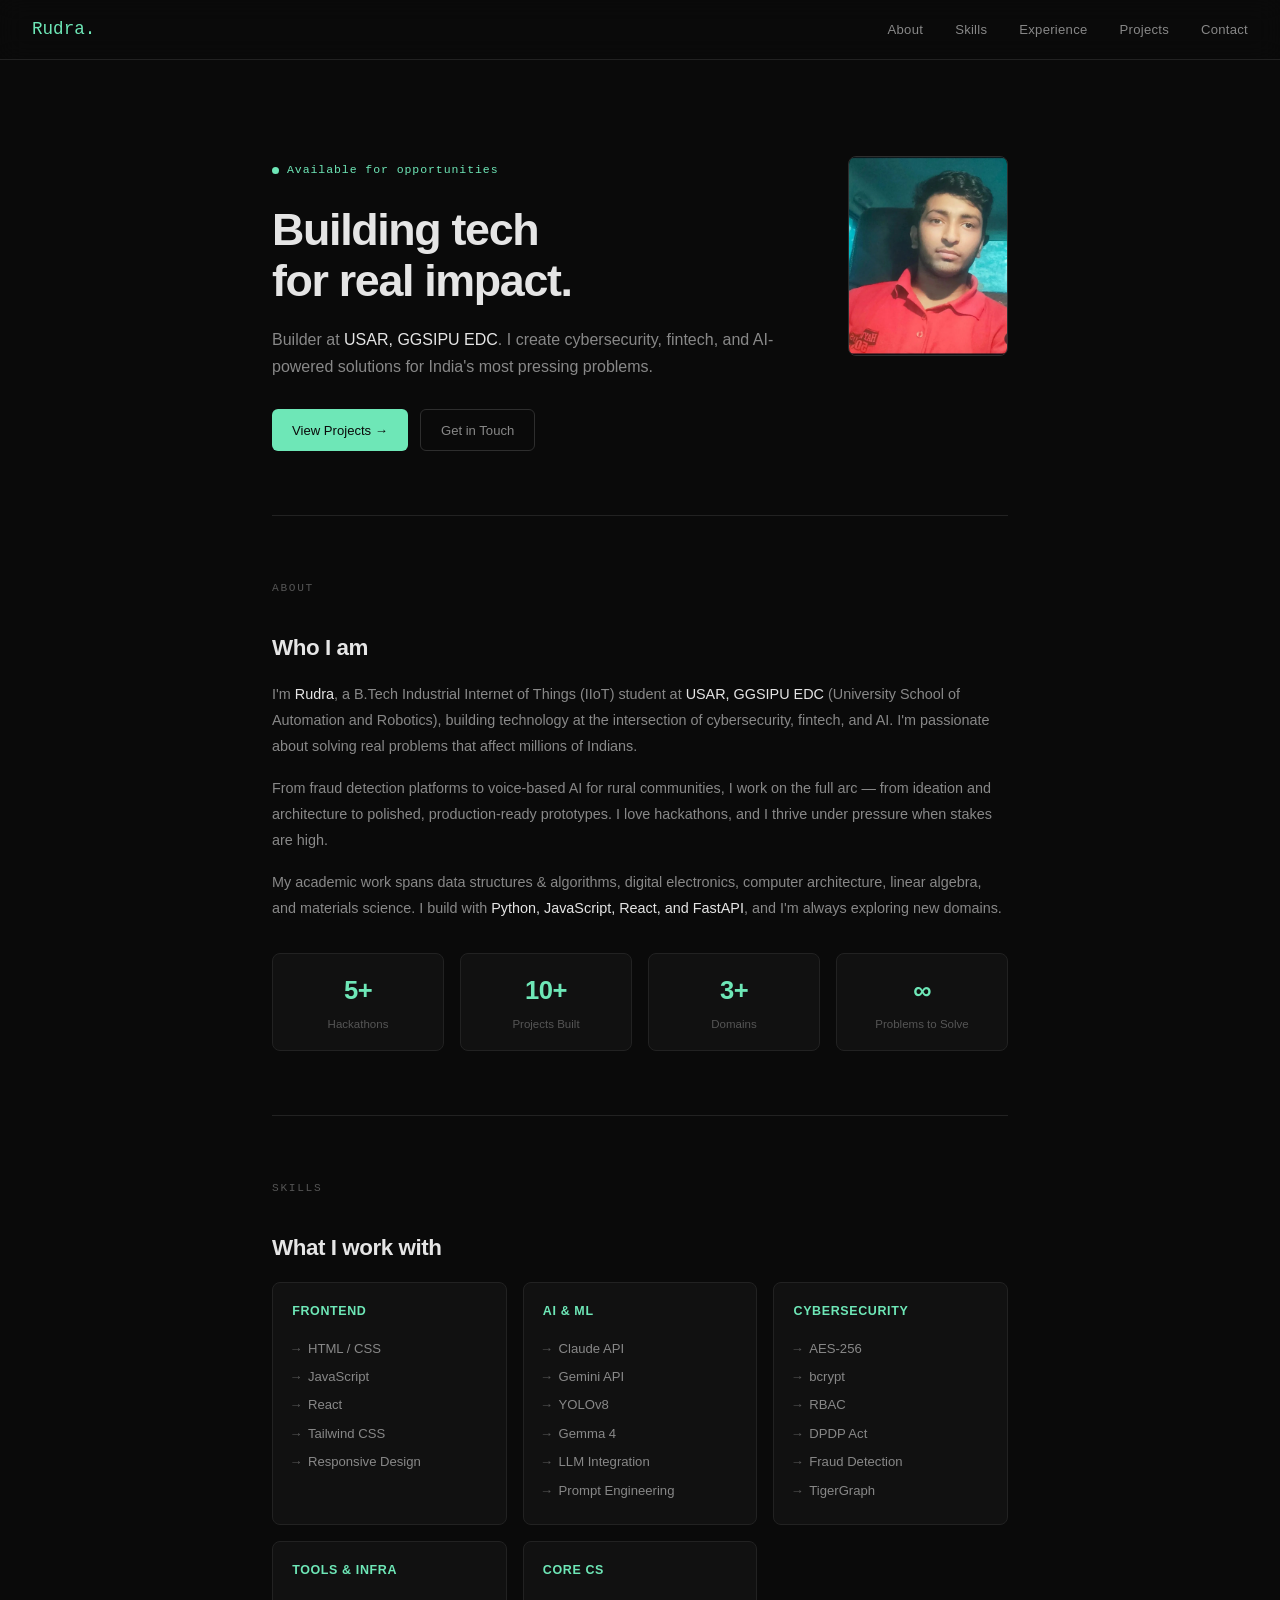
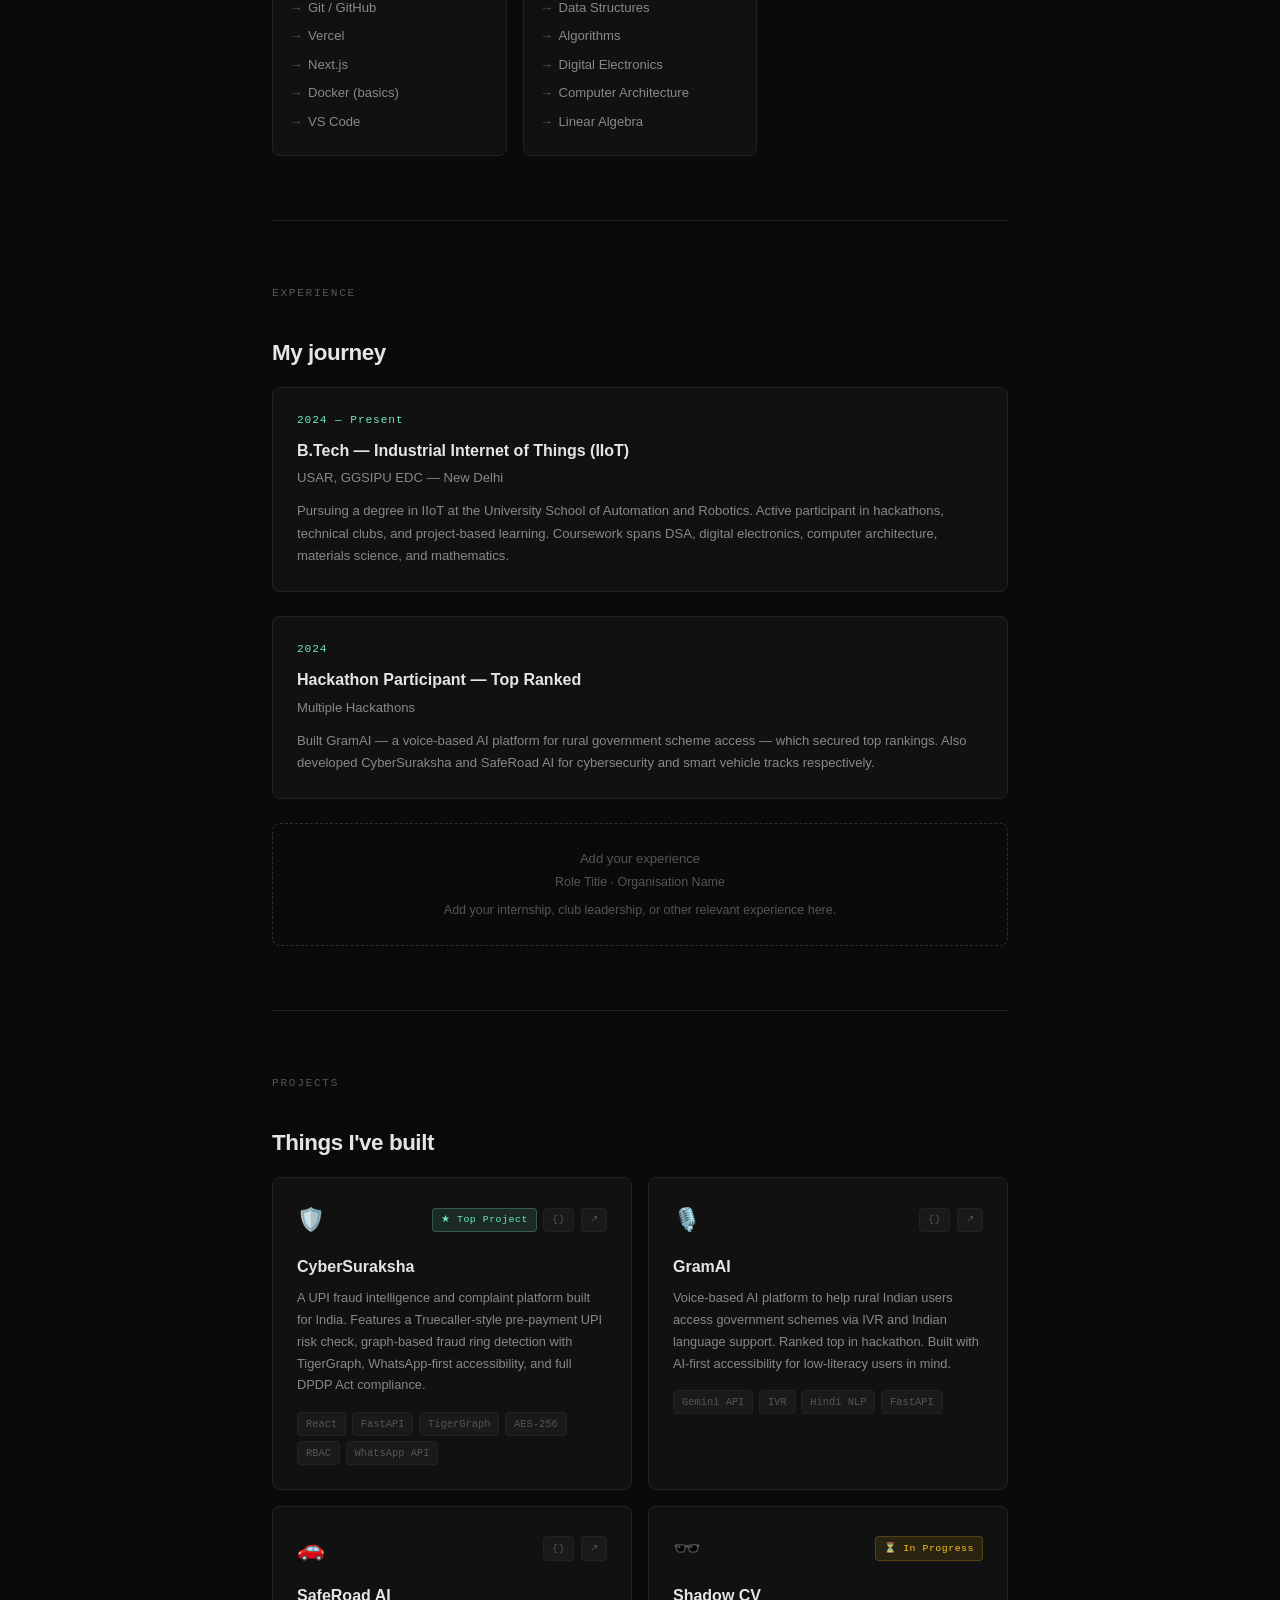
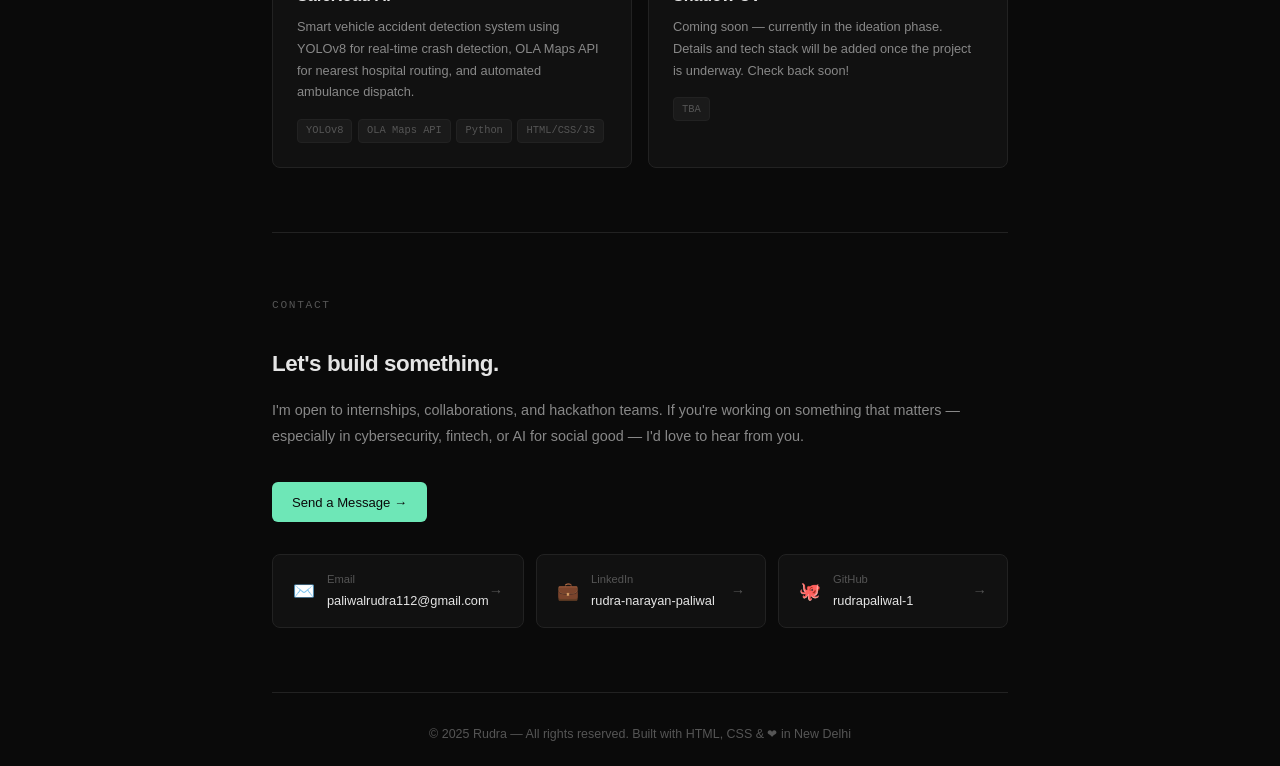
==== commit afa9c756: "Fix section labels in index.html" ====
--- a/index.html
+++ b/index.html
@@ -46,7 +46,7 @@
  
   <!-- ABOUT -->
   <section id="about">
-    <div class="section-label">//ABOUT</div>
+    <div class="section-label">ABOUT</div>
     <div class="section-title">Who I am</div>
     <p class="about-text">I'm <strong>Rudra</strong>, a B.Tech Industrial Internet of Things (IIoT) student at <strong>USAR, GGSIPU EDC</strong> (University School of Automation and Robotics), building technology at the intersection of cybersecurity, fintech, and AI. I'm passionate about solving real problems that affect millions of Indians.</p>
     <p class="about-text">From fraud detection platforms to voice-based AI for rural communities, I work on the full arc — from ideation and architecture to polished, production-ready prototypes. I love hackathons, and I thrive under pressure when stakes are high.</p>
@@ -61,7 +61,7 @@
  
   <!-- SKILLS -->
   <section id="skills">
-    <div class="section-label">//SKILLS</div>
+    <div class="section-label">SKILLS</div>
     <div class="section-title">What I work with</div>
     <div class="skills-grid">
       <div class="skill-cat">
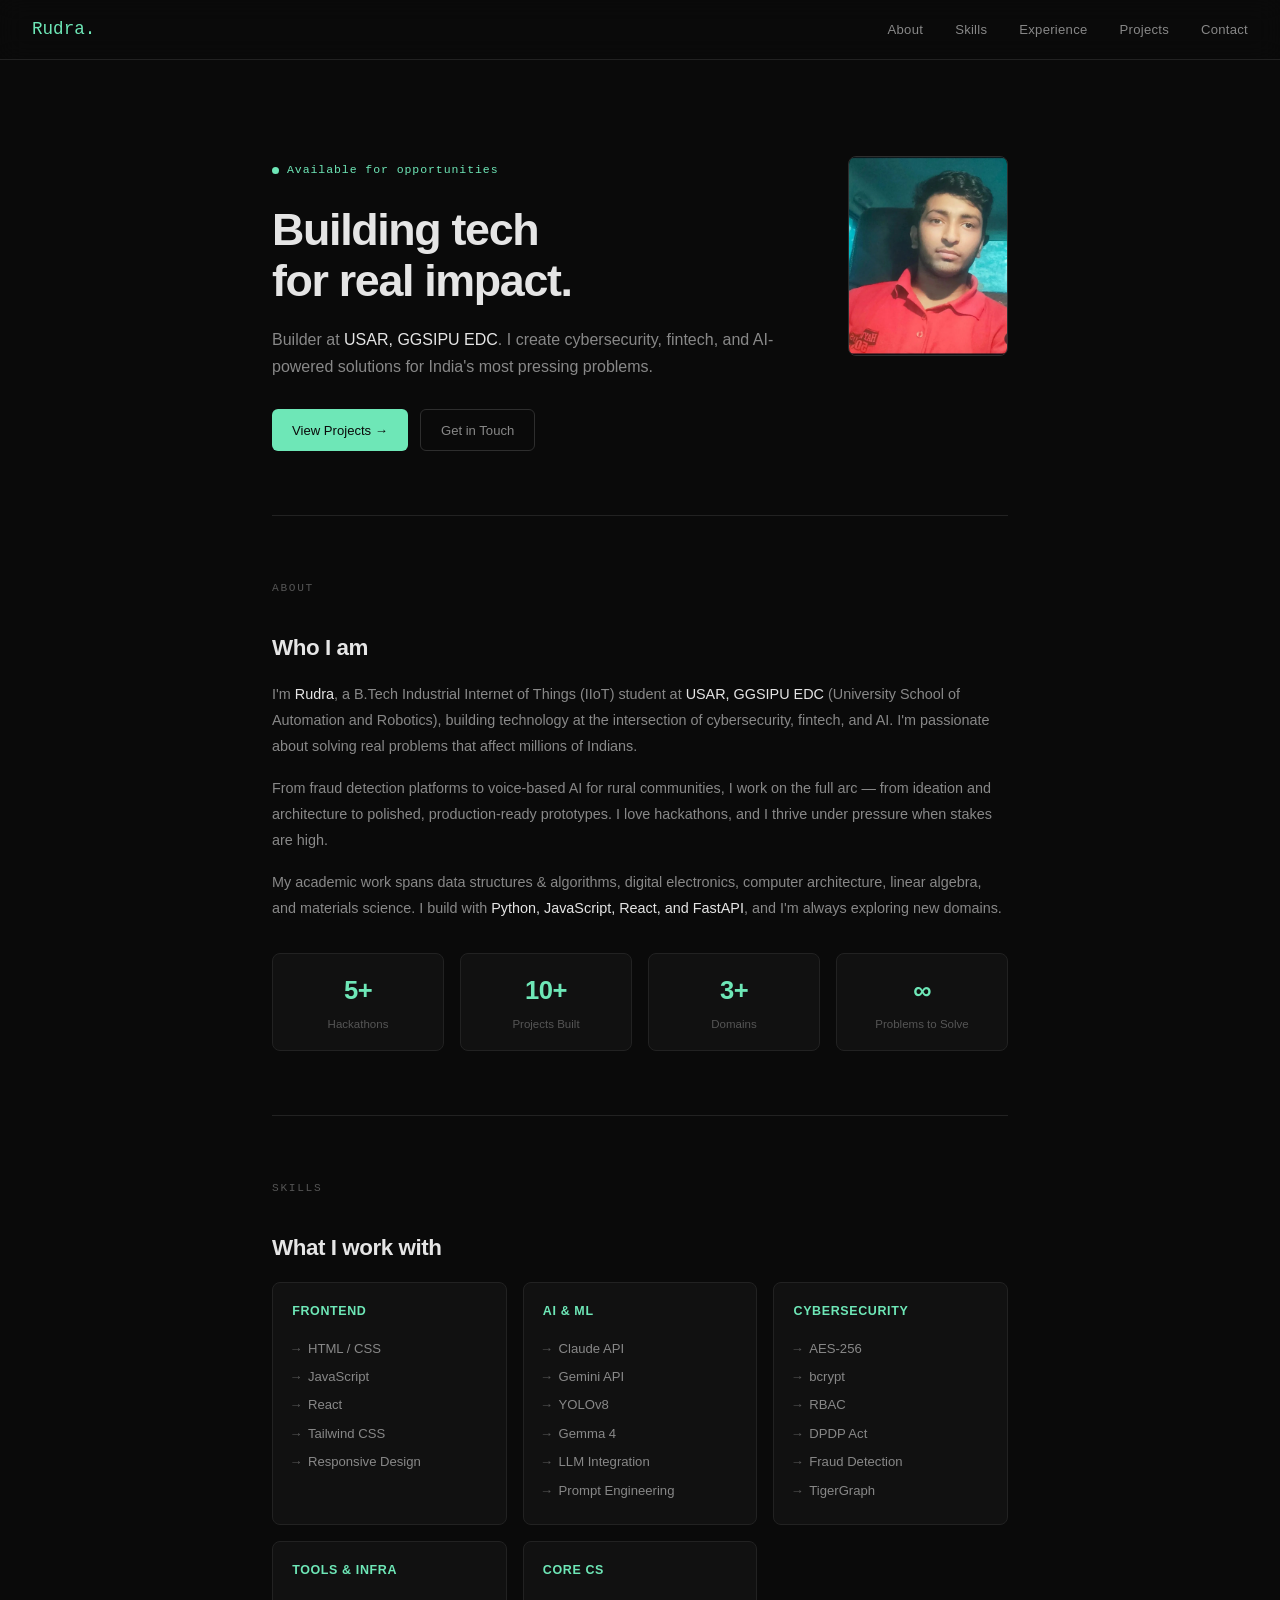
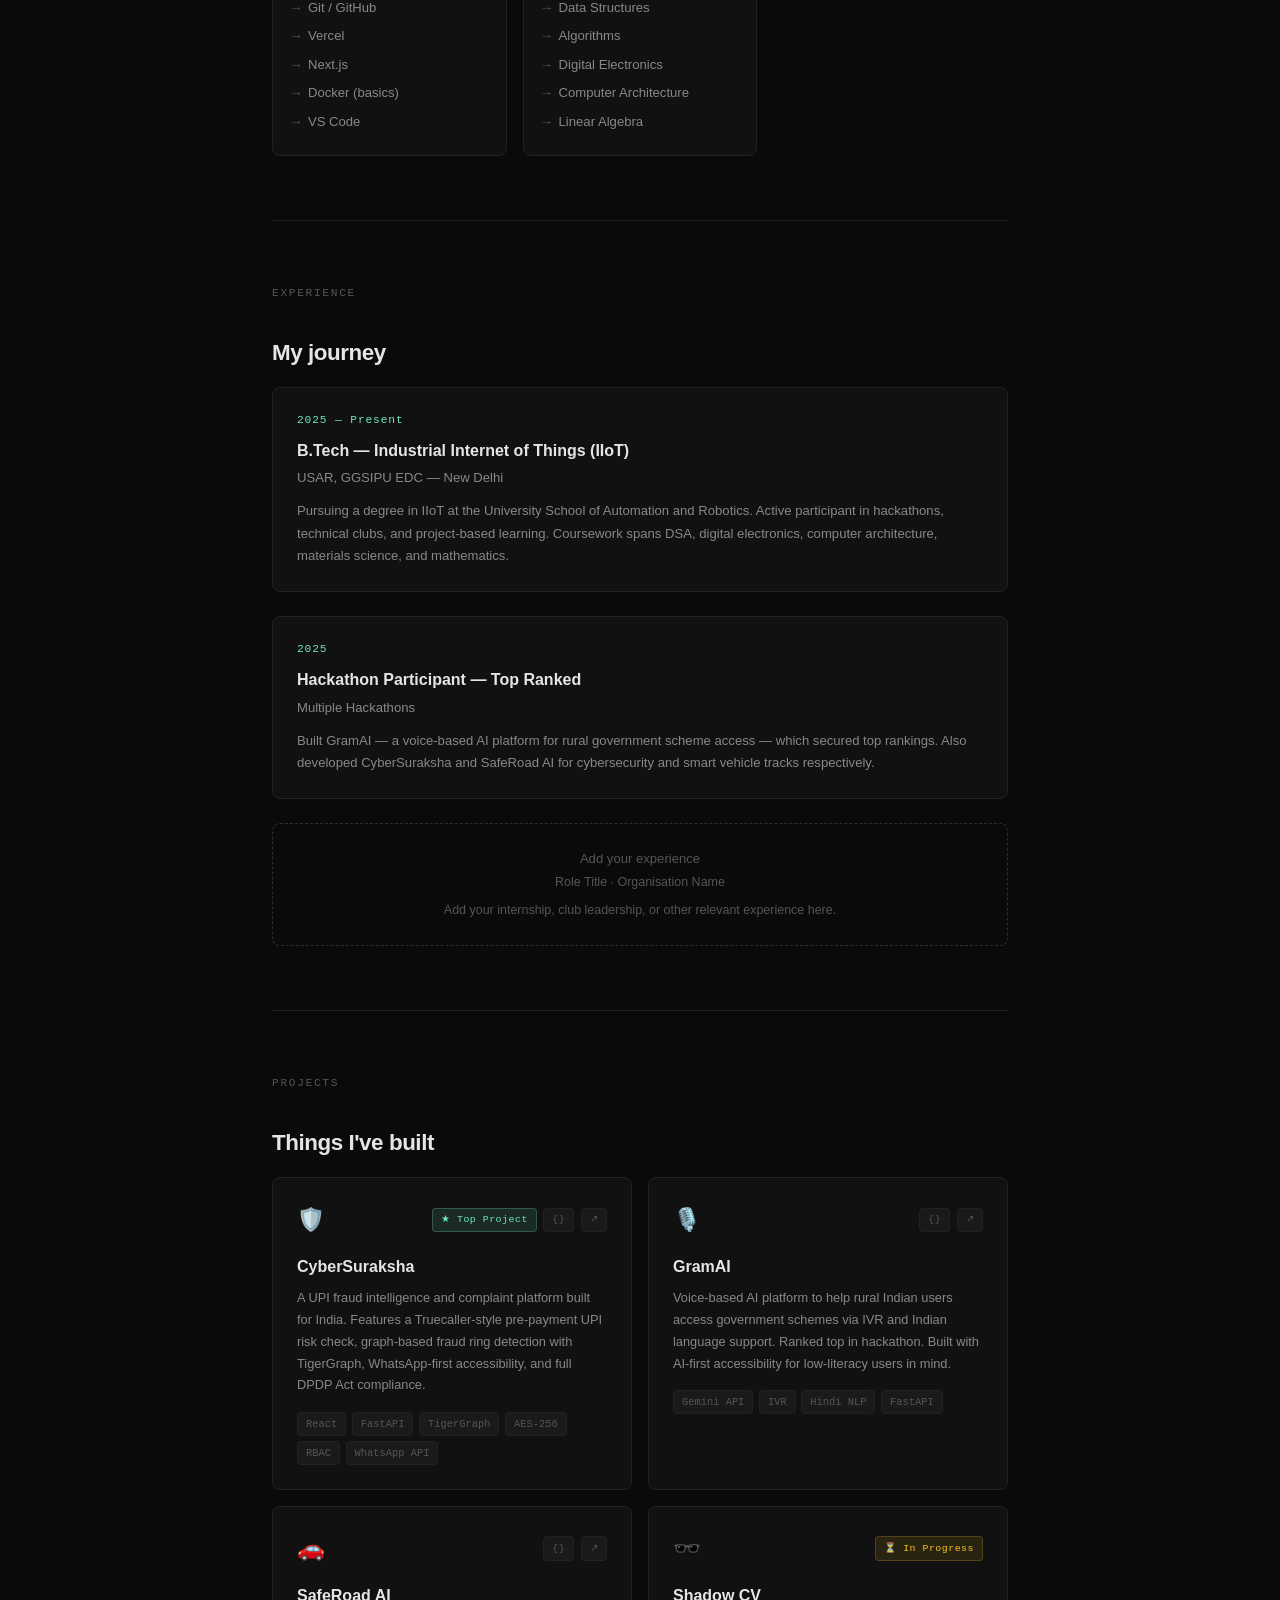
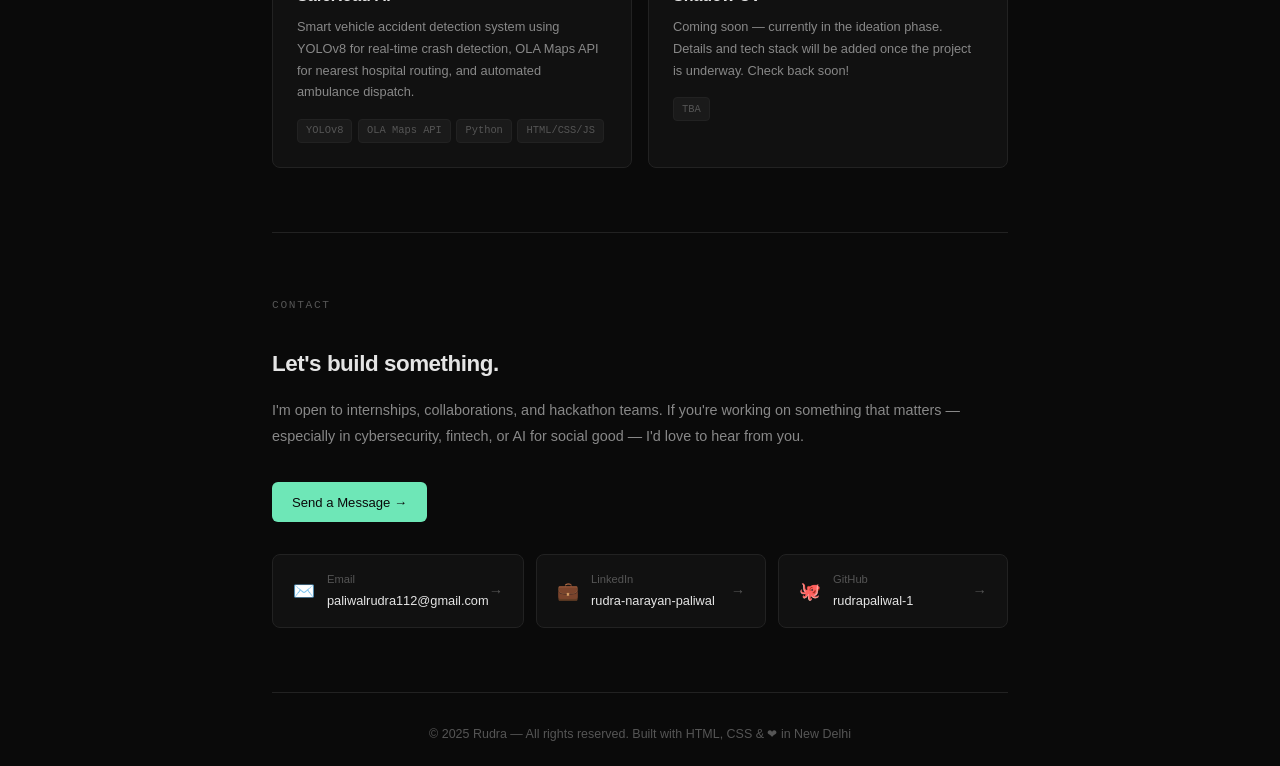
==== commit 4212e88e: "Update experience periods from 2024 to 2025" ====
--- a/index.html
+++ b/index.html
@@ -125,13 +125,13 @@
     <div class="section-title">My journey</div>
     <div class="exp-list">
       <div class="exp-item">
-        <div class="exp-period">2024 — Present</div>
+        <div class="exp-period">2025 — Present</div>
         <div class="exp-title">B.Tech — Industrial Internet of Things (IIoT)</div>
         <div class="exp-org">USAR, GGSIPU EDC — New Delhi</div>
         <div class="exp-desc">Pursuing a degree in IIoT at the University School of Automation and Robotics. Active participant in hackathons, technical clubs, and project-based learning. Coursework spans DSA, digital electronics, computer architecture, materials science, and mathematics.</div>
       </div>
       <div class="exp-item">
-        <div class="exp-period">2024</div>
+        <div class="exp-period">2025</div>
         <div class="exp-title">Hackathon Participant — Top Ranked</div>
         <div class="exp-org">Multiple Hackathons</div>
         <div class="exp-desc">Built GramAI — a voice-based AI platform for rural government scheme access — which secured top rankings. Also developed CyberSuraksha and SafeRoad AI for cybersecurity and smart vehicle tracks respectively.</div>
